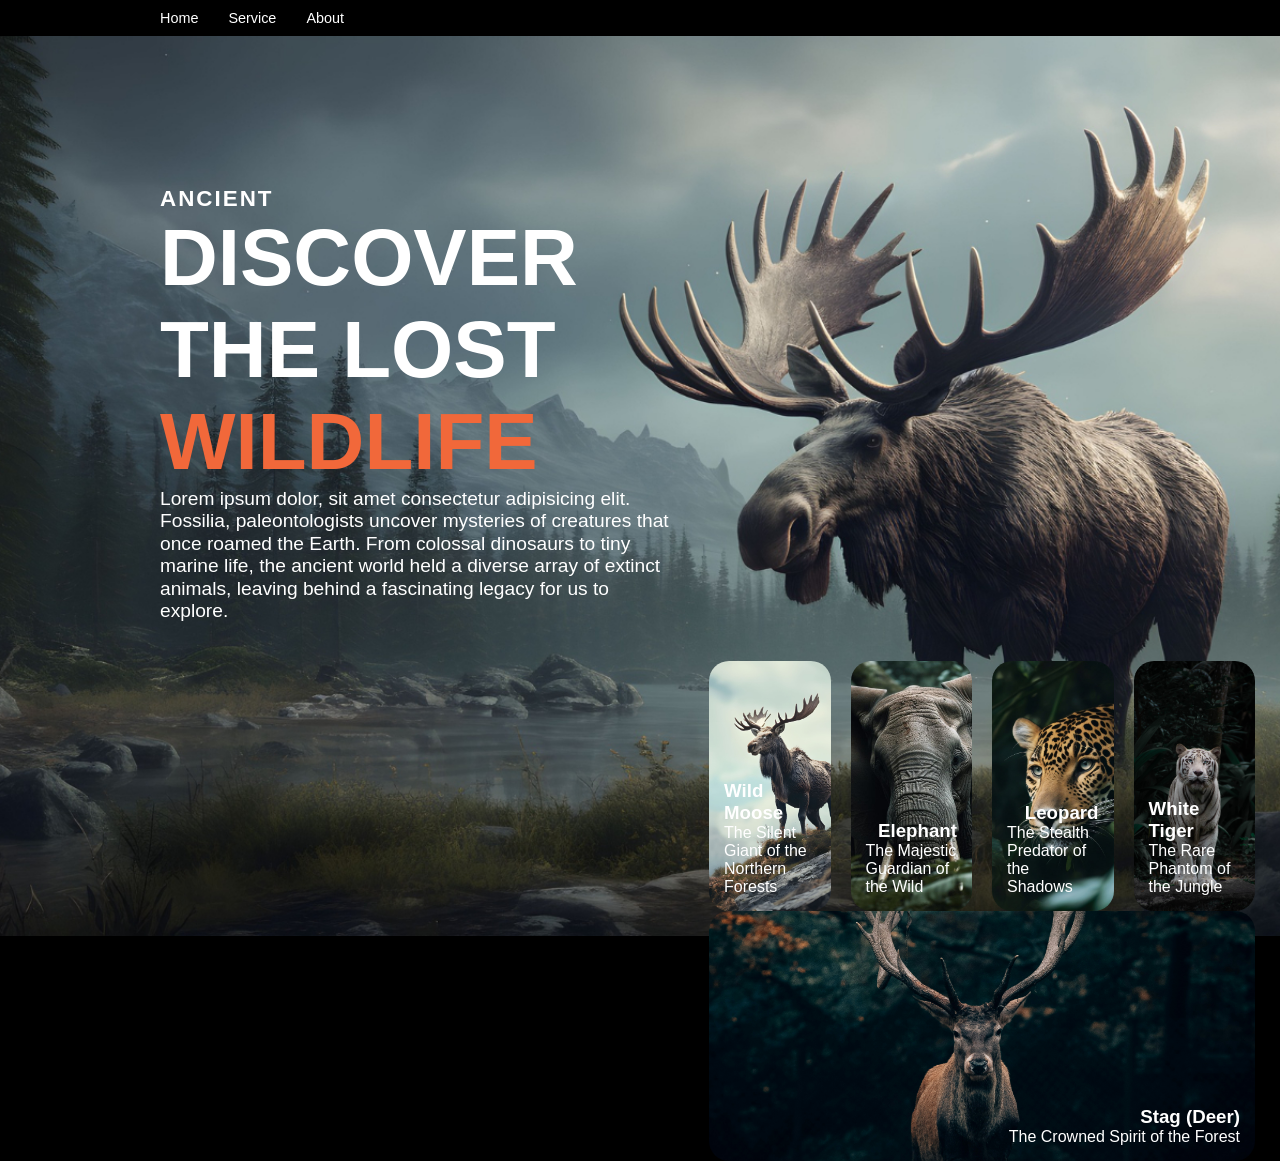
==== index.html @ 5ffde41d "Added index file" ====
<!DOCTYPE html>
<html lang="en">
<head>
    <meta charset="UTF-8">
    <meta name="viewport" content="width=device-width, initial-scale=1.0">
    <title>Animals</title>
    <link rel="stylesheet" href="./Demo.css">
</head>
<body>

    <nav>
        <ul>
            <li><a href="wild_home.html">Home</a></li>
            <li><a href="#">Service</a></li>
            <li><a href="#">About</a></li>
        </ul>
    </nav>

    <main>

        <div id="Content">
            <p>ANCIENT</p>
            <h2>DISCOVER THE LOST <span>WILDLIFE</span></h2>
            <p>
                Lorem ipsum dolor, sit amet consectetur adipisicing elit. Fossilia, paleontologists uncover mysteries of creatures that once roamed the Earth. From colossal dinosaurs to tiny marine life, the ancient world held a diverse array of extinct animals, leaving behind a fascinating legacy for us to explore.
            </p>
        </div>


        <div id="Cards">

            <div class="Card" onclick="changeImage(0)">
              
                    <h3>Wild Moose</h3>
                    <p>The Silent Giant of the Northern Forests</p>
             </div>

            <div class="Card" onclick="changeImage(1)">
              
                    <h3>Elephant</h3>
                    <p>The Majestic Guardian of the Wild</p>
             </div>

            <div class="Card" onclick="changeImage(3)">
              
                    <h3>Leopard</h3>
                    <p>The Stealth Predator of the Shadows</p>
             </div>
            <div class="Card" onclick="changeImage(4)">
              
                    <h3>White Tiger</h3>
                    <p>The Rare Phantom of the Jungle</p>
             </div>
            <div class="Card" onclick="changeImage(5)">
              
                    <h3>Stag (Deer)</h3>
                    <p>The Crowned Spirit of the Forest</p>
             </div>







    </main>
    
</body>
<script src="./Demo.js"></script>
</html>
---- Demo.css ----
*
{
    margin: 0;
    padding: 0;
    box-sizing: border-box;
}


body
{
    font-family: 'Roboto', sans-serif;
    background-color: black;
    color: white;
}


nav
{
   
    width: 100vw;
    position: absolute;
    display: flex;
    align-items: center;
    padding: 10px 160px;
    position: relative;
}

nav ul 
{
    list-style: none;
    display: flex;
    column-gap: 30px;
    align-items: center;
    color: white;
}

nav ul li
{
    font-size: .9rem;
}
nav ul li a
{
    cursor: pointer;
    text-decoration: none;
    color: white;

}




main
{
    height: 100vh;
    background-image: url("./image/img1.jpg") ;
    background-size: cover;
    background-position: center;
    position: relative;


}


#Content
{
    position: relative;
    left: 160px;
    top: 150px;
    width: 40%;
    display: flex;
    flex-direction: column;
}

#Content p:first-child
{
    font-family: Verdana, Geneva, Tahoma, sans-serif;
    letter-spacing: 2px;
    font-size: 1.4rem;
    font-weight: 700;
}

#Content h2
{
    font-size: 5rem;
}

#Content h2 span
{
    margin: 10px 0;
    color: #f1683a;
}

#Content p:last-child
{
    line-height: 1.4rem;
    font-size: 1.2rem;
}


#Cards
{
    height: 280px;
    width: 45%;
    position: absolute;
    right: 10px;
    bottom: 10px;
    padding: 15px;
    
    display: flex;
    column-gap: 20px;
    align-items: center;
    justify-content: space-between;
    flex-wrap: wrap;
}


.Card
{
    height: 100%;
    flex: 1;
    display: flex;
    flex-direction: column;
    color: white;
    align-items: end;
    justify-content: end;
    padding: 15px;
    border-radius: 20px;

    background-position: center;
    background-size: cover;
    text-align: left;
    transition: 0.2s;

}

.Card:first-child
{
    background-image: url("./image/img2.jpg");
}

.Card:nth-child(2)
{
    background-image: url("./image/img3.jpg");
}
.Card:nth-child(3)
{
    background-image: url("./image/img4.jpg");
}
.Card:nth-child(4)
{
    background-image: url("./image/img5.jpg");
}
.Card:nth-child(5)
{
    background-image: url("./image/img6.jpg");
}



.Card:hover
{
    transform: scale(1.2);

}
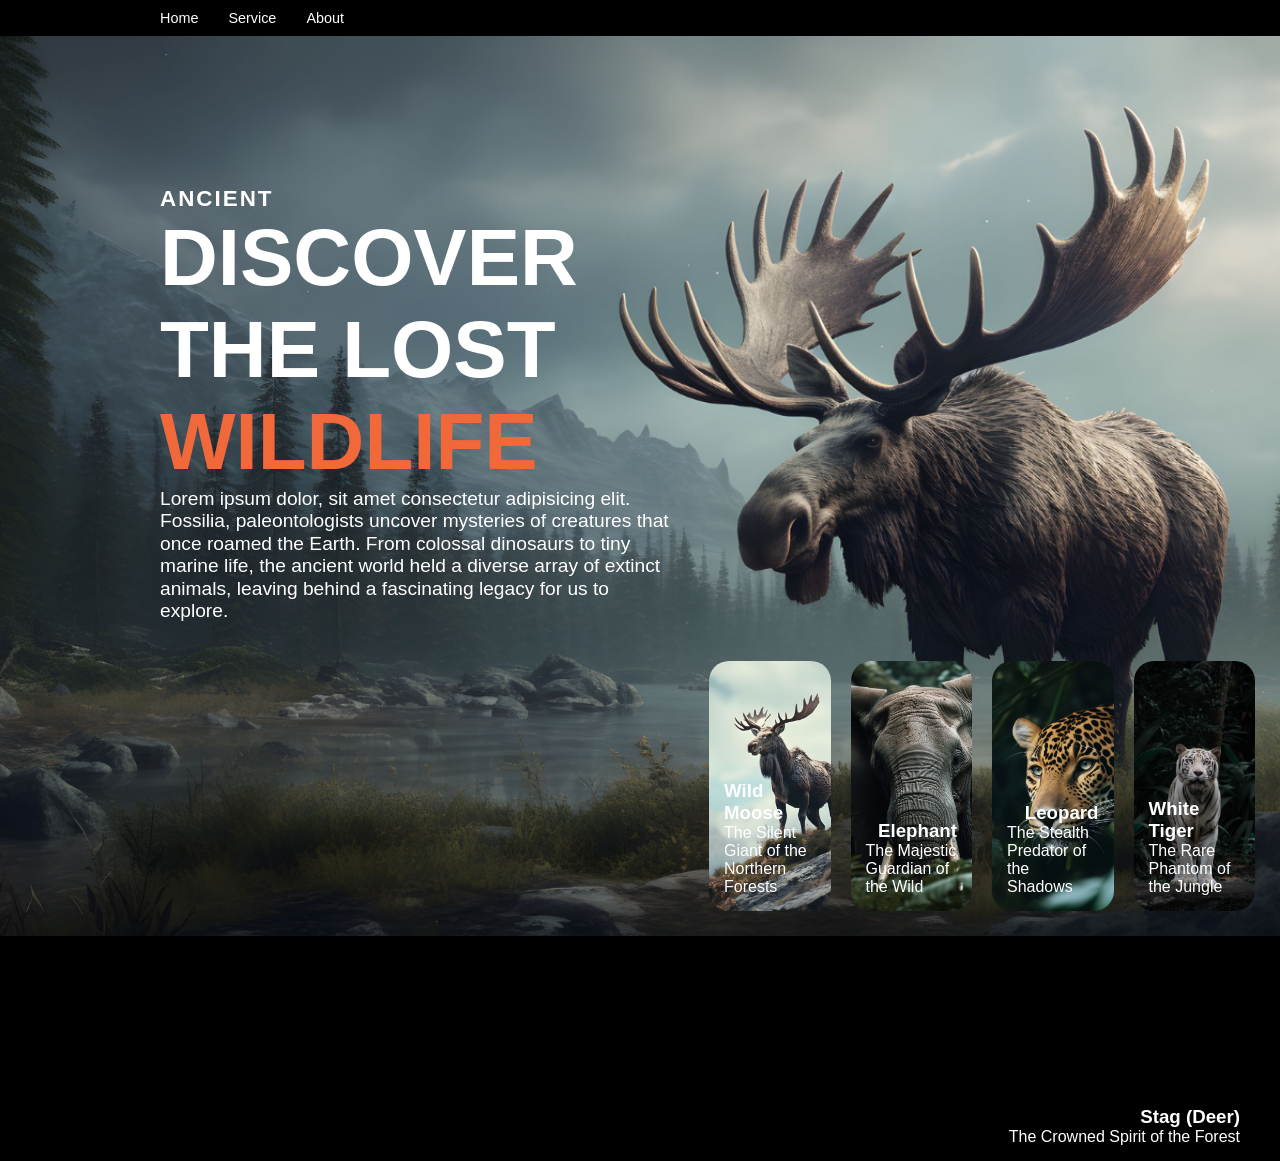
==== commit 90bb57d5: "Added responsive design" ====
--- a/index.html
+++ b/index.html
@@ -41,17 +41,17 @@
                     <p>The Majestic Guardian of the Wild</p>
              </div>
 
-            <div class="Card" onclick="changeImage(3)">
+            <div class="Card" onclick="changeImage(2)">
               
                     <h3>Leopard</h3>
                     <p>The Stealth Predator of the Shadows</p>
              </div>
-            <div class="Card" onclick="changeImage(4)">
+            <div class="Card" onclick="changeImage(3)">
               
                     <h3>White Tiger</h3>
                     <p>The Rare Phantom of the Jungle</p>
              </div>
-            <div class="Card" onclick="changeImage(5)">
+            <div class="Card" onclick="changeImage(4)">
               
                     <h3>Stag (Deer)</h3>
                     <p>The Crowned Spirit of the Forest</p>
--- a/Demo.css
+++ b/Demo.css
@@ -52,7 +52,7 @@
 main
 {
     height: 100vh;
-    background-image: url("./image/img1.jpg") ;
+    background-image: url("./images/img1.jpg") ;
     background-size: cover;
     background-position: center;
     position: relative;
@@ -135,24 +135,24 @@
 
 .Card:first-child
 {
-    background-image: url("./image/img2.jpg");
+    background-image: url("./images/img2.jpg");
 }
 
 .Card:nth-child(2)
 {
-    background-image: url("./image/img3.jpg");
+    background-image: url("./images/img3.jpg");
 }
 .Card:nth-child(3)
 {
-    background-image: url("./image/img4.jpg");
+    background-image: url("./images/img4.jpg");
 }
 .Card:nth-child(4)
 {
-    background-image: url("./image/img5.jpg");
+    background-image: url("./images/img5.jpg");
 }
 .Card:nth-child(5)
 {
-    background-image: url("./image/img6.jpg");
+    background-image: url("./images/img6.jpg");
 }
 
 
@@ -161,4 +161,85 @@
 {
     transform: scale(1.2);
 
+}
+@media (max-width: 768px)
+{
+
+    nav
+    {
+        padding: 15px 20px;
+        justify-content: center;
+    }
+
+    nav ul
+    {
+        column-gap: 18px;
+    }
+
+    nav ul li
+    {
+        font-size: 0.8rem;
+    }
+
+
+    main
+    {
+        min-height: 100vh;
+        padding-bottom: 40px;
+    }
+
+
+    #Content
+    {
+        width: 90%;
+        left: 20px;
+        top: 70px;
+    }
+
+    #Content p:first-child
+    {
+        font-size: 1rem;
+    }
+
+    #Content h2
+    {
+        font-size: 2.5rem;
+        line-height: 3rem;
+        margin: 10px 0;
+    }
+
+    #Content p:last-child
+    {
+        font-size: 1rem;
+        line-height: 1.5rem;
+    }
+
+
+    #Cards
+    {
+        position: relative;
+        width: 100%;
+        right: 0;
+        bottom: 0;
+        margin-top: 120px;
+
+        display: grid;
+        grid-template-columns: 1fr;
+        row-gap: 15px;
+
+        padding: 20px;
+        height: auto;
+    }
+
+    .Card
+    {
+        height: 220px;
+        transform: none !important;
+    }
+
+    .Card:hover
+    {
+        transform: scale(1.03);
+    }
+
 }
